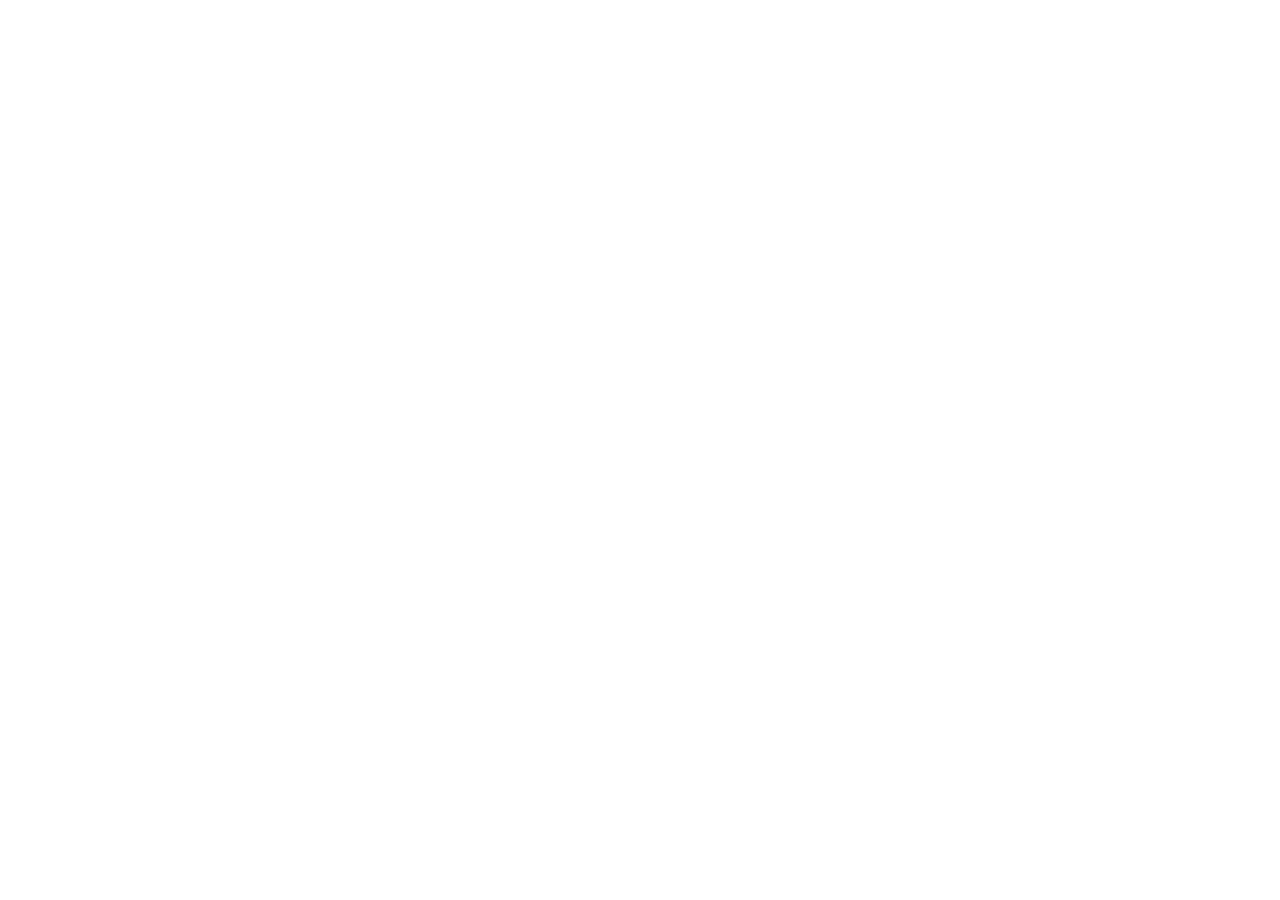
==== inbox/inbox.html @ 14b53e04 "Added the boilerplate for the sites. Yeah 	new file:   darksite/darksite.css 	new file:   darksite/d" ====
<!DOCTYPE html>
<html lang="en">
  <head>
    <meta charset="UTF-8">
    <meta name="viewport" content="width=device-width, initial-scale=1.0">
    <meta http-equiv="X-UA-Compatible" content="ie=edge">
    <title>Joe Cybercrime Inbox</title>
    <link rel="stylesheet" href="inbox.css">
  </head>
  <body>
    <script src="inbox.js"></script>
  </body>
</html>
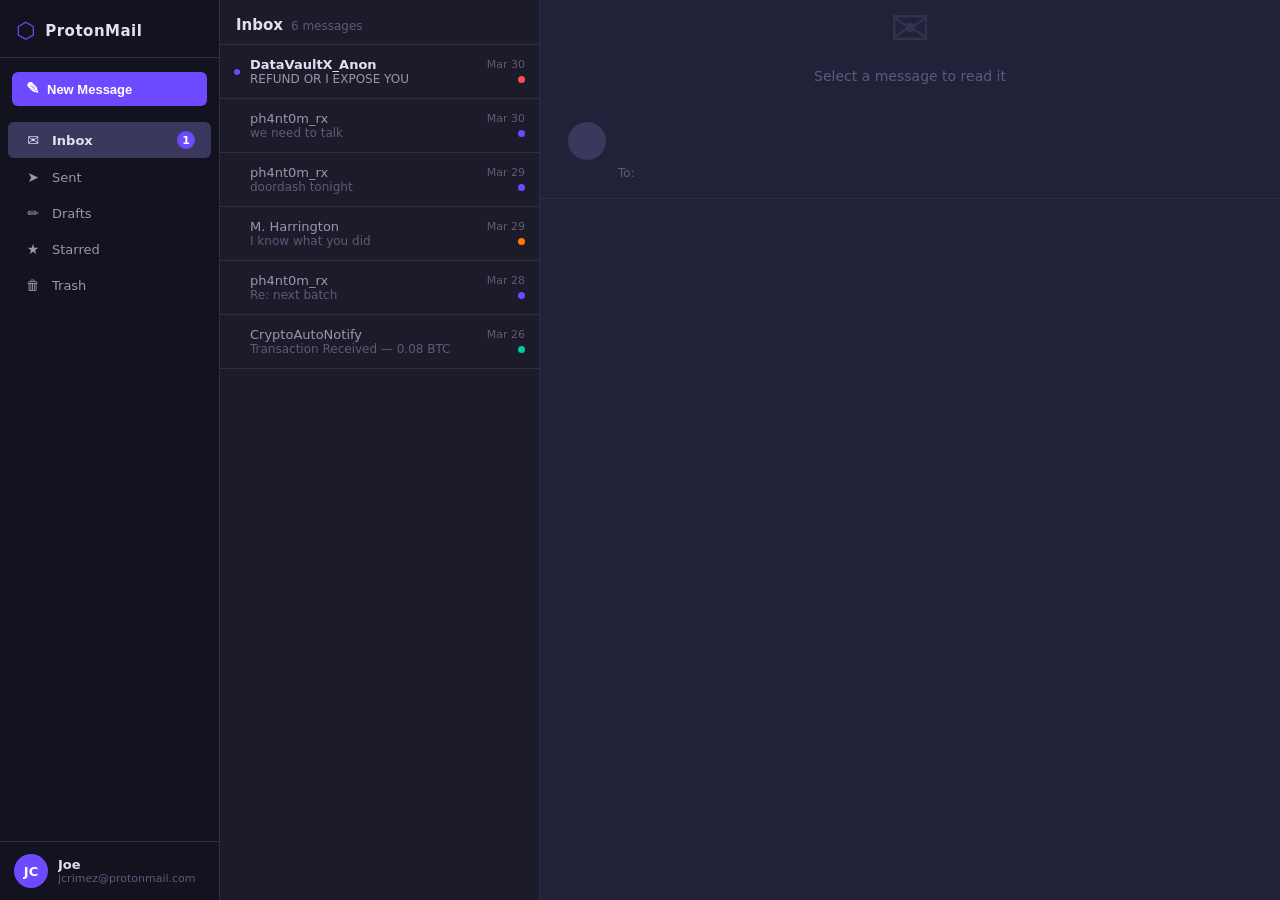
==== commit 68498b85: "added credit card and protonclone" ====
--- a/inbox/inbox.html
+++ b/inbox/inbox.html
@@ -1,13 +1,111 @@
 <!DOCTYPE html>
 <html lang="en">
-  <head>
-    <meta charset="UTF-8">
-    <meta name="viewport" content="width=device-width, initial-scale=1.0">
-    <meta http-equiv="X-UA-Compatible" content="ie=edge">
-    <title>Joe Cybercrime Inbox</title>
-    <link rel="stylesheet" href="inbox.css">
-  </head>
-  <body>
-    <script src="inbox.js"></script>
-  </body>
-</html>+<head>
+  <meta charset="UTF-8">
+  <meta name="viewport" content="width=device-width, initial-scale=1.0">
+  <title>Inbox | jcrimez@protonmail.com</title>
+  <link rel="stylesheet" href="inbox.css">
+  <link rel="icon" href="favicon.ico">
+</head>
+<body>
+
+  <!-- ═══════════════════════════════════════════════════════════
+       APP SHELL
+  ═══════════════════════════════════════════════════════════ -->
+  <div class="app">
+
+    <!-- ── SIDEBAR ───────────────────────────────────────────── -->
+    <aside class="sidebar">
+      <div class="sidebar-header">
+        <span class="logo-icon">⬡</span>
+        <span class="logo-text">ProtonMail</span>
+      </div>
+
+      <button class="compose-btn" id="compose-btn">
+        <span class="compose-icon">✎</span> New Message
+      </button>
+
+      <nav class="folder-nav">
+        <ul>
+          <li class="folder-item active" data-folder="inbox">
+            <span class="folder-icon">✉</span>
+            <span class="folder-label">Inbox</span>
+            <span class="folder-badge" id="badge-inbox"></span>
+          </li>
+          <li class="folder-item" data-folder="sent">
+            <span class="folder-icon">➤</span>
+            <span class="folder-label">Sent</span>
+          </li>
+          <li class="folder-item" data-folder="drafts">
+            <span class="folder-icon">✏</span>
+            <span class="folder-label">Drafts</span>
+            <span class="folder-badge" id="badge-drafts"></span>
+          </li>
+          <li class="folder-item" data-folder="starred">
+            <span class="folder-icon">★</span>
+            <span class="folder-label">Starred</span>
+          </li>
+          <li class="folder-item" data-folder="trash">
+            <span class="folder-icon">🗑</span>
+            <span class="folder-label">Trash</span>
+          </li>
+        </ul>
+      </nav>
+
+      <div class="sidebar-account">
+        <div class="account-avatar" id="account-avatar"></div>
+        <div class="account-info">
+          <span class="account-name" id="account-name"></span>
+          <span class="account-email" id="account-email"></span>
+        </div>
+      </div>
+    </aside>
+
+    <!-- ── EMAIL LIST ─────────────────────────────────────────── -->
+    <section class="email-list-panel">
+      <div class="list-toolbar">
+        <span class="list-folder-title" id="list-folder-title">Inbox</span>
+        <span class="list-count" id="list-count"></span>
+      </div>
+
+      <ul class="email-list" id="email-list">
+        <!-- populated by JS -->
+      </ul>
+    </section>
+
+    <!-- ── EMAIL VIEWER ──────────────────────────────────────── -->
+    <section class="email-viewer" id="email-viewer">
+      <div class="viewer-empty" id="viewer-empty">
+        <span class="viewer-empty-icon">✉</span>
+        <p>Select a message to read it</p>
+      </div>
+
+      <div class="viewer-content" id="viewer-content" hidden>
+        <div class="viewer-header">
+          <div class="viewer-subject-row">
+            <h2 class="viewer-subject" id="viewer-subject"></h2>
+            <span class="viewer-label-tag" id="viewer-label-tag"></span>
+          </div>
+          <div class="viewer-meta">
+            <div class="viewer-avatar" id="viewer-avatar"></div>
+            <div class="viewer-from-block">
+              <span class="viewer-from-name" id="viewer-from-name"></span>
+              <span class="viewer-from-email" id="viewer-from-email"></span>
+            </div>
+            <span class="viewer-date" id="viewer-date"></span>
+          </div>
+          <div class="viewer-to-line">
+            <span class="viewer-to-label">To:</span>
+            <span class="viewer-to" id="viewer-to"></span>
+          </div>
+        </div>
+
+        <div class="viewer-body" id="viewer-body"></div>
+      </div>
+    </section>
+
+  </div>
+
+  <script src="inbox.js"></script>
+</body>
+</html>
--- a/inbox/inbox.css
+++ b/inbox/inbox.css
@@ -0,0 +1,522 @@
+/* ═══════════════════════════════════════════════════════════════
+   INBOX.CSS — ProtonMail-style dark email client
+   ═══════════════════════════════════════════════════════════════ */
+
+/* ── Reset & base ─────────────────────────────────────────────── */
+*, *::before, *::after {
+  box-sizing: border-box;
+  margin: 0;
+  padding: 0;
+}
+
+:root {
+  --bg:           #1c1b29;
+  --sidebar-bg:   #13121f;
+  --list-bg:      #1c1b29;
+  --viewer-bg:    #22213a;
+  --surface:      #2a2840;
+  --surface-hover:#312f4d;
+  --surface-active:#3a385c;
+
+  --accent:       #6d4aff;
+  --accent-light: #8066ff;
+
+  --text-primary:   #e2e0f0;
+  --text-secondary: #9896b0;
+  --text-muted:     #5c5a7a;
+
+  --unread-dot:   #6d4aff;
+  --border:       #2e2c48;
+
+  --label-buyer:  #ff4d4d;
+  --label-threat: #ff7a00;
+  --label-partner:#6d4aff;
+  --label-crypto: #00c9a7;
+  --label-sent:   #4d94ff;
+  --label-draft:  #888;
+
+  --font: 'Segoe UI', system-ui, -apple-system, sans-serif;
+  --font-mono: 'Courier New', Courier, monospace;
+
+  --sidebar-w: 220px;
+  --list-w:    320px;
+}
+
+html, body {
+  height: 100%;
+  font-family: var(--font);
+  background: var(--bg);
+  color: var(--text-primary);
+  font-size: 14px;
+  overflow: hidden;
+}
+
+/* ── App shell (3-column grid) ───────────────────────────────── */
+.app {
+  display: grid;
+  grid-template-columns: var(--sidebar-w) var(--list-w) 1fr;
+  height: 100vh;
+  overflow: hidden;
+}
+
+/* ── SIDEBAR ─────────────────────────────────────────────────── */
+.sidebar {
+  background: var(--sidebar-bg);
+  border-right: 1px solid var(--border);
+  display: flex;
+  flex-direction: column;
+  overflow: hidden;
+}
+
+.sidebar-header {
+  display: flex;
+  align-items: center;
+  gap: 10px;
+  padding: 18px 16px 14px;
+  border-bottom: 1px solid var(--border);
+}
+
+.logo-icon {
+  font-size: 22px;
+  color: var(--accent);
+}
+
+.logo-text {
+  font-size: 15px;
+  font-weight: 700;
+  letter-spacing: 0.5px;
+  color: var(--text-primary);
+}
+
+.compose-btn {
+  display: flex;
+  align-items: center;
+  gap: 8px;
+  margin: 14px 12px 10px;
+  padding: 9px 14px;
+  background: var(--accent);
+  color: #fff;
+  border: none;
+  border-radius: 6px;
+  font-size: 13px;
+  font-weight: 600;
+  cursor: pointer;
+  transition: background 0.15s;
+}
+
+.compose-btn:hover {
+  background: var(--accent-light);
+}
+
+.compose-icon {
+  font-size: 16px;
+  line-height: 1;
+}
+
+/* ── Folder nav ───────────────────────────────────────────────── */
+.folder-nav {
+  flex: 1;
+  overflow-y: auto;
+  padding: 4px 0;
+}
+
+.folder-nav ul {
+  list-style: none;
+}
+
+.folder-item {
+  display: flex;
+  align-items: center;
+  gap: 10px;
+  padding: 9px 16px;
+  cursor: pointer;
+  border-radius: 6px;
+  margin: 2px 8px;
+  color: var(--text-secondary);
+  transition: background 0.12s, color 0.12s;
+  user-select: none;
+}
+
+.folder-item:hover {
+  background: var(--surface);
+  color: var(--text-primary);
+}
+
+.folder-item.active {
+  background: var(--surface-active);
+  color: var(--text-primary);
+  font-weight: 600;
+}
+
+.folder-icon {
+  font-size: 14px;
+  width: 18px;
+  text-align: center;
+  flex-shrink: 0;
+}
+
+.folder-label {
+  flex: 1;
+  font-size: 13px;
+}
+
+.folder-badge {
+  background: var(--accent);
+  color: #fff;
+  font-size: 11px;
+  font-weight: 700;
+  min-width: 18px;
+  height: 18px;
+  border-radius: 9px;
+  display: flex;
+  align-items: center;
+  justify-content: center;
+  padding: 0 5px;
+}
+
+.folder-badge:empty {
+  display: none;
+}
+
+/* ── Account bar (sidebar bottom) ────────────────────────────── */
+.sidebar-account {
+  display: flex;
+  align-items: center;
+  gap: 10px;
+  padding: 12px 14px;
+  border-top: 1px solid var(--border);
+}
+
+.account-avatar {
+  width: 34px;
+  height: 34px;
+  border-radius: 50%;
+  background: var(--accent);
+  color: #fff;
+  font-size: 13px;
+  font-weight: 700;
+  display: flex;
+  align-items: center;
+  justify-content: center;
+  flex-shrink: 0;
+}
+
+.account-info {
+  display: flex;
+  flex-direction: column;
+  min-width: 0;
+}
+
+.account-name {
+  font-size: 13px;
+  font-weight: 600;
+  color: var(--text-primary);
+  white-space: nowrap;
+  overflow: hidden;
+  text-overflow: ellipsis;
+}
+
+.account-email {
+  font-size: 11px;
+  color: var(--text-muted);
+  white-space: nowrap;
+  overflow: hidden;
+  text-overflow: ellipsis;
+}
+
+/* ── EMAIL LIST PANEL ─────────────────────────────────────────── */
+.email-list-panel {
+  background: var(--list-bg);
+  border-right: 1px solid var(--border);
+  display: flex;
+  flex-direction: column;
+  overflow: hidden;
+}
+
+.list-toolbar {
+  display: flex;
+  align-items: baseline;
+  gap: 8px;
+  padding: 16px 16px 10px;
+  border-bottom: 1px solid var(--border);
+}
+
+.list-folder-title {
+  font-size: 15px;
+  font-weight: 700;
+  color: var(--text-primary);
+}
+
+.list-count {
+  font-size: 12px;
+  color: var(--text-muted);
+}
+
+.email-list {
+  list-style: none;
+  overflow-y: auto;
+  flex: 1;
+}
+
+/* ── Email list item ──────────────────────────────────────────── */
+.email-item {
+  display: grid;
+  grid-template-columns: 6px 1fr auto;
+  grid-template-rows: auto auto;
+  gap: 0 10px;
+  padding: 12px 14px;
+  cursor: pointer;
+  border-bottom: 1px solid var(--border);
+  position: relative;
+  transition: background 0.1s;
+}
+
+.email-item:hover {
+  background: var(--surface);
+}
+
+.email-item.selected {
+  background: var(--surface-active);
+}
+
+/* unread indicator dot */
+.email-item .unread-dot {
+  grid-column: 1;
+  grid-row: 1 / 3;
+  align-self: center;
+  width: 6px;
+  height: 6px;
+  border-radius: 50%;
+  background: var(--unread-dot);
+  flex-shrink: 0;
+}
+
+.email-item.read .unread-dot {
+  background: transparent;
+}
+
+.email-item-from {
+  grid-column: 2;
+  grid-row: 1;
+  font-size: 13px;
+  font-weight: 700;
+  color: var(--text-primary);
+  white-space: nowrap;
+  overflow: hidden;
+  text-overflow: ellipsis;
+}
+
+.email-item.read .email-item-from {
+  font-weight: 400;
+  color: var(--text-secondary);
+}
+
+.email-item-date {
+  grid-column: 3;
+  grid-row: 1;
+  font-size: 11px;
+  color: var(--text-muted);
+  white-space: nowrap;
+  align-self: center;
+}
+
+.email-item-subject {
+  grid-column: 2;
+  grid-row: 2;
+  font-size: 12px;
+  color: var(--text-secondary);
+  white-space: nowrap;
+  overflow: hidden;
+  text-overflow: ellipsis;
+}
+
+.email-item.read .email-item-subject {
+  color: var(--text-muted);
+}
+
+/* label dot on right of date row */
+.email-item-label {
+  grid-column: 3;
+  grid-row: 2;
+  align-self: center;
+  width: 7px;
+  height: 7px;
+  border-radius: 50%;
+  justify-self: end;
+}
+
+.label-buyer  { background: var(--label-buyer); }
+.label-threat { background: var(--label-threat); }
+.label-partner{ background: var(--label-partner); }
+.label-crypto { background: var(--label-crypto); }
+.label-sent   { background: var(--label-sent); }
+.label-draft  { background: var(--label-draft); }
+
+/* ── EMAIL VIEWER ─────────────────────────────────────────────── */
+.email-viewer {
+  background: var(--viewer-bg);
+  display: flex;
+  flex-direction: column;
+  overflow: hidden;
+}
+
+/* empty state */
+.viewer-empty {
+  flex: 1;
+  display: flex;
+  flex-direction: column;
+  align-items: center;
+  justify-content: center;
+  gap: 12px;
+  color: var(--text-muted);
+}
+
+.viewer-empty-icon {
+  font-size: 48px;
+  opacity: 0.3;
+}
+
+.viewer-empty p {
+  font-size: 14px;
+}
+
+/* viewer content */
+.viewer-content {
+  display: flex;
+  flex-direction: column;
+  height: 100%;
+  overflow: hidden;
+}
+
+.viewer-header {
+  padding: 24px 28px 18px;
+  border-bottom: 1px solid var(--border);
+  flex-shrink: 0;
+}
+
+.viewer-subject-row {
+  display: flex;
+  align-items: center;
+  gap: 10px;
+  margin-bottom: 14px;
+  flex-wrap: wrap;
+}
+
+.viewer-subject {
+  font-size: 18px;
+  font-weight: 700;
+  color: var(--text-primary);
+  line-height: 1.3;
+}
+
+.viewer-label-tag {
+  font-size: 10px;
+  font-weight: 700;
+  text-transform: uppercase;
+  letter-spacing: 0.8px;
+  padding: 3px 8px;
+  border-radius: 4px;
+  color: #fff;
+  white-space: nowrap;
+}
+
+.viewer-label-tag.label-buyer   { background: var(--label-buyer); }
+.viewer-label-tag.label-threat  { background: var(--label-threat); }
+.viewer-label-tag.label-partner { background: var(--label-partner); }
+.viewer-label-tag.label-crypto  { background: var(--label-crypto); }
+.viewer-label-tag.label-sent    { background: var(--label-sent); }
+.viewer-label-tag.label-draft   { background: var(--label-draft); }
+.viewer-label-tag:empty         { display: none; }
+
+.viewer-meta {
+  display: flex;
+  align-items: center;
+  gap: 12px;
+  margin-bottom: 6px;
+}
+
+.viewer-avatar {
+  width: 38px;
+  height: 38px;
+  border-radius: 50%;
+  background: var(--surface-active);
+  color: var(--text-primary);
+  font-size: 14px;
+  font-weight: 700;
+  display: flex;
+  align-items: center;
+  justify-content: center;
+  flex-shrink: 0;
+}
+
+.viewer-from-block {
+  display: flex;
+  flex-direction: column;
+  flex: 1;
+  min-width: 0;
+}
+
+.viewer-from-name {
+  font-size: 14px;
+  font-weight: 600;
+  color: var(--text-primary);
+}
+
+.viewer-from-email {
+  font-size: 12px;
+  color: var(--text-muted);
+}
+
+.viewer-date {
+  font-size: 12px;
+  color: var(--text-muted);
+  white-space: nowrap;
+}
+
+.viewer-to-line {
+  font-size: 12px;
+  color: var(--text-muted);
+  padding-left: 50px;
+}
+
+.viewer-to-label {
+  margin-right: 4px;
+}
+
+.viewer-to {
+  color: var(--text-secondary);
+}
+
+/* viewer body */
+.viewer-body {
+  flex: 1;
+  overflow-y: auto;
+  padding: 24px 28px 32px;
+  font-size: 14px;
+  line-height: 1.75;
+  color: var(--text-primary);
+  white-space: pre-wrap;
+  word-break: break-word;
+}
+
+/* monospace for encrypted-looking messages */
+.viewer-body.mono {
+  font-family: var(--font-mono);
+  font-size: 13px;
+  color: var(--accent-light);
+}
+
+/* ── Scrollbar styling ────────────────────────────────────────── */
+::-webkit-scrollbar {
+  width: 6px;
+}
+::-webkit-scrollbar-track {
+  background: transparent;
+}
+::-webkit-scrollbar-thumb {
+  background: var(--surface-active);
+  border-radius: 3px;
+}
+::-webkit-scrollbar-thumb:hover {
+  background: var(--text-muted);
+}
